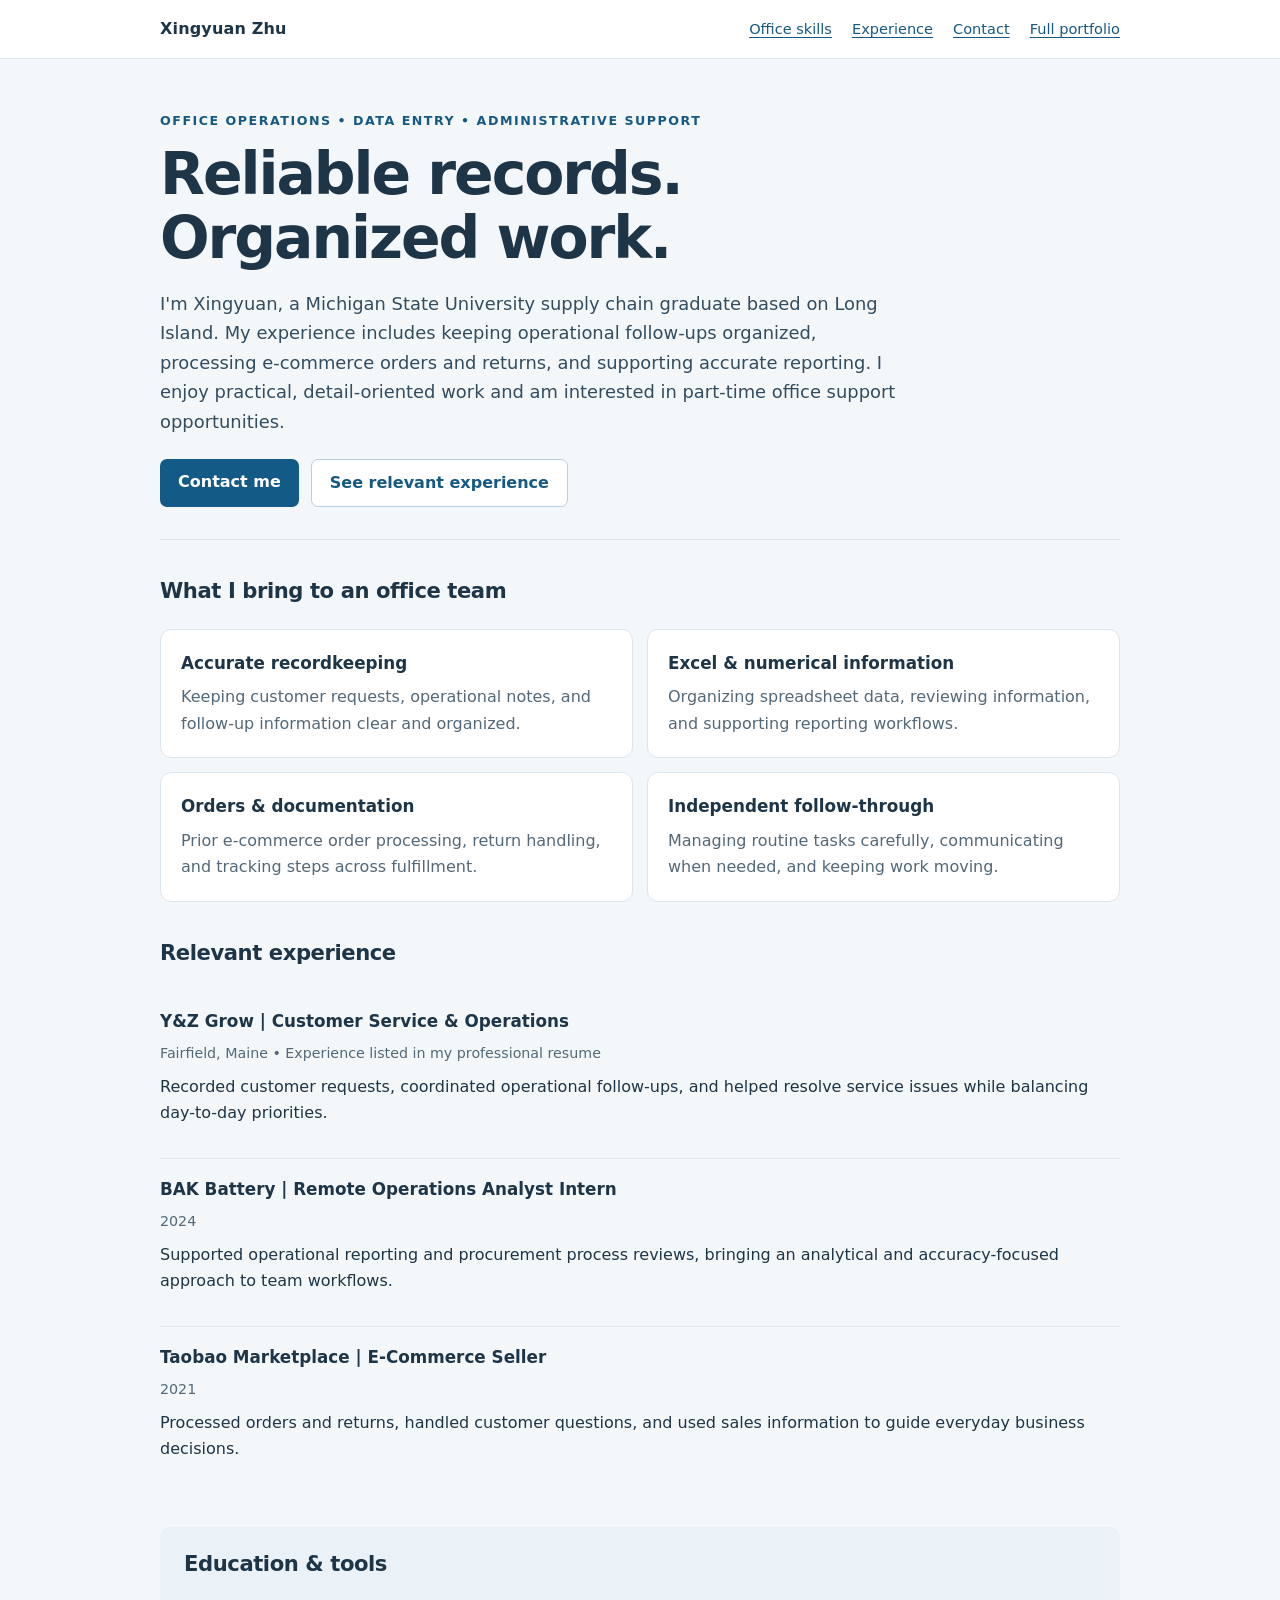
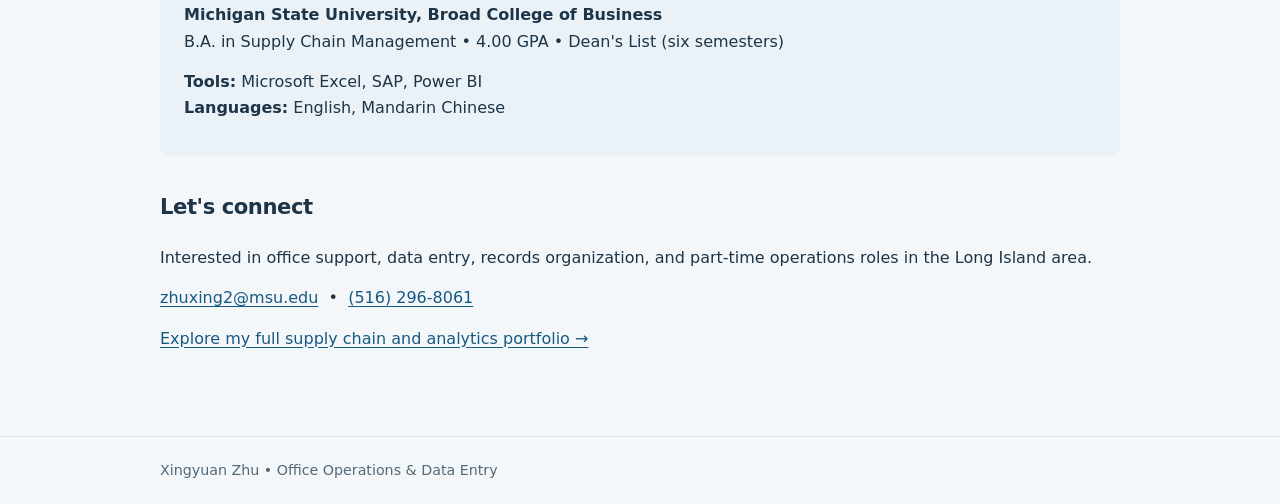
==== office-operations.html @ 6f6b1aec "Add recruiter-friendly office and data-entry profile" ====
<!doctype html>
<html lang="en">
<head>
  <meta charset="UTF-8" />
  <meta name="viewport" content="width=device-width, initial-scale=1.0" />
  <meta name="description" content="Xingyuan Zhu - office operations, accurate records, Excel spreadsheets, order processing, and part-time data entry support." />
  <title>Xingyuan Zhu | Office Operations & Data Entry</title>
  <link rel="icon" href="./favicon.svg" type="image/svg+xml" />
  <style>
    :root { color-scheme: light; --ink:#1e3447; --muted:#536878; --blue:#165982; --line:#dce6ee; --bg:#f4f7fa; --card:#fff; }
    * { box-sizing:border-box; }
    html { scroll-behavior:smooth; }
    body { margin:0; font:16px/1.65 system-ui,-apple-system,BlinkMacSystemFont,"Segoe UI",Arial,sans-serif; color:var(--ink); background:var(--bg); }
    a { color:var(--blue); text-underline-offset:3px; }
    a:focus-visible {outline:3px solid #6aaee4;outline-offset:3px;}
    .wrap {width:min(960px,calc(100% - 40px));margin:auto;}
    header {background:#fff;border-bottom:1px solid var(--line);}
    header .wrap {display:flex;justify-content:space-between;align-items:center;gap:20px;padding:16px 0;flex-wrap:wrap;}
    .brand {font-weight:780;letter-spacing:.01em;text-decoration:none;color:var(--ink);}
    nav {display:flex;gap:20px;align-items:center;flex-wrap:wrap;font-size:.91rem;}
    main {padding:52px 0 70px;}
    .eyebrow {font-size:.79rem;font-weight:800;letter-spacing:.12em;text-transform:uppercase;color:var(--blue);margin:0 0 10px;}
    h1 {font-size:clamp(2.2rem,5vw,3.65rem);line-height:1.1;letter-spacing:-.035em;margin:0 0 18px;}
    h2 {font-size:1.32rem;letter-spacing:-.02em;margin:0 0 20px;}
    h3 {font-size:1.05rem;margin:0 0 7px;}
    p {margin:0 0 14px;}
    .intro {font-size:1.12rem;color:#334c60;max-width:740px;}
    .hero {padding-bottom:32px;border-bottom:1px solid var(--line);}
    .actions {display:flex;gap:12px;flex-wrap:wrap;margin-top:22px;}
    .btn {display:inline-block;padding:10px 18px;border-radius:7px;background:#135a86;color:#fff;font-weight:650;text-decoration:none;min-height:44px;}
    .btn.secondary {background:#fff;color:#165982;border:1px solid #b9cfdf;}
    .section {padding-top:34px;}
    .grid {display:grid;grid-template-columns:repeat(2,minmax(0,1fr));gap:14px;}
    .card {background:var(--card);border:1px solid var(--line);border-radius:11px;padding:20px;}
    .card p {color:var(--muted);margin-bottom:0;}
    .item {padding:17px 0;border-bottom:1px solid var(--line);}
    .item:last-child {border:0;}
    .meta {font-size:.89rem;color:var(--muted);margin-bottom:8px;}
    .credentials {background:#eaf2f7;padding:20px 24px;border-radius:10px;}
    footer {border-top:1px solid var(--line);padding:22px 0;color:var(--muted);font-size:.89rem;}
    @media(max-width:640px){main{padding-top:34px}.grid{grid-template-columns:1fr}.wrap{width:min(100% - 28px,960px)}nav{gap:12px}}
    @media(prefers-reduced-motion:reduce){html{scroll-behavior:auto}}
  </style>
</head>
<body>
  <header><div class="wrap">
    <a class="brand" href="./index.html">Xingyuan Zhu</a>
    <nav aria-label="Page navigation">
      <a href="#skills">Office skills</a>
      <a href="#experience">Experience</a>
      <a href="#contact">Contact</a>
      <a href="./index.html">Full portfolio</a>
    </nav>
  </div></header>
  <main class="wrap">
    <section class="hero">
      <p class="eyebrow">Office operations • Data entry • Administrative support</p>
      <h1>Reliable records.<br>Organized work.</h1>
      <p class="intro">I'm Xingyuan, a Michigan State University supply chain graduate based on Long Island. My experience includes keeping operational follow-ups organized, processing e-commerce orders and returns, and supporting accurate reporting. I enjoy practical, detail-oriented work and am interested in part-time office support opportunities.</p>
      <div class="actions">
        <a class="btn" href="mailto:zhuxing2@msu.edu?subject=Office%20Operations%20Opportunity">Contact me</a>
        <a class="btn secondary" href="#experience">See relevant experience</a>
      </div>
    </section>
    <section class="section" id="skills">
      <h2>What I bring to an office team</h2>
      <div class="grid">
        <article class="card"><h3>Accurate recordkeeping</h3><p>Keeping customer requests, operational notes, and follow-up information clear and organized.</p></article>
        <article class="card"><h3>Excel & numerical information</h3><p>Organizing spreadsheet data, reviewing information, and supporting reporting workflows.</p></article>
        <article class="card"><h3>Orders & documentation</h3><p>Prior e-commerce order processing, return handling, and tracking steps across fulfillment.</p></article>
        <article class="card"><h3>Independent follow-through</h3><p>Managing routine tasks carefully, communicating when needed, and keeping work moving.</p></article>
      </div>
    </section>
    <section class="section" id="experience">
      <h2>Relevant experience</h2>
      <div class="item">
        <h3>Y&amp;Z Grow | Customer Service & Operations</h3>
        <p class="meta">Fairfield, Maine • Experience listed in my professional resume</p>
        <p>Recorded customer requests, coordinated operational follow-ups, and helped resolve service issues while balancing day-to-day priorities.</p>
      </div>
      <div class="item">
        <h3>BAK Battery | Remote Operations Analyst Intern</h3>
        <p class="meta">2024</p>
        <p>Supported operational reporting and procurement process reviews, bringing an analytical and accuracy-focused approach to team workflows.</p>
      </div>
      <div class="item">
        <h3>Taobao Marketplace | E-Commerce Seller</h3>
        <p class="meta">2021</p>
        <p>Processed orders and returns, handled customer questions, and used sales information to guide everyday business decisions.</p>
      </div>
    </section>
    <section class="section">
      <div class="credentials">
        <h2>Education & tools</h2>
        <p><strong>Michigan State University, Broad College of Business</strong><br>B.A. in Supply Chain Management • 4.00 GPA • Dean's List (six semesters)</p>
        <p><strong>Tools:</strong> Microsoft Excel, SAP, Power BI<br><strong>Languages:</strong> English, Mandarin Chinese</p>
      </div>
    </section>
    <section class="section" id="contact">
      <h2>Let's connect</h2>
      <p>Interested in office support, data entry, records organization, and part-time operations roles in the Long Island area.</p>
      <p><a href="mailto:zhuxing2@msu.edu">zhuxing2@msu.edu</a> &nbsp;•&nbsp; <a href="tel:+15162968061">(516) 296-8061</a></p>
      <p><a href="./index.html">Explore my full supply chain and analytics portfolio →</a></p>
    </section>
  </main>
  <footer><div class="wrap">Xingyuan Zhu • Office Operations & Data Entry</div></footer>
</body>
</html>
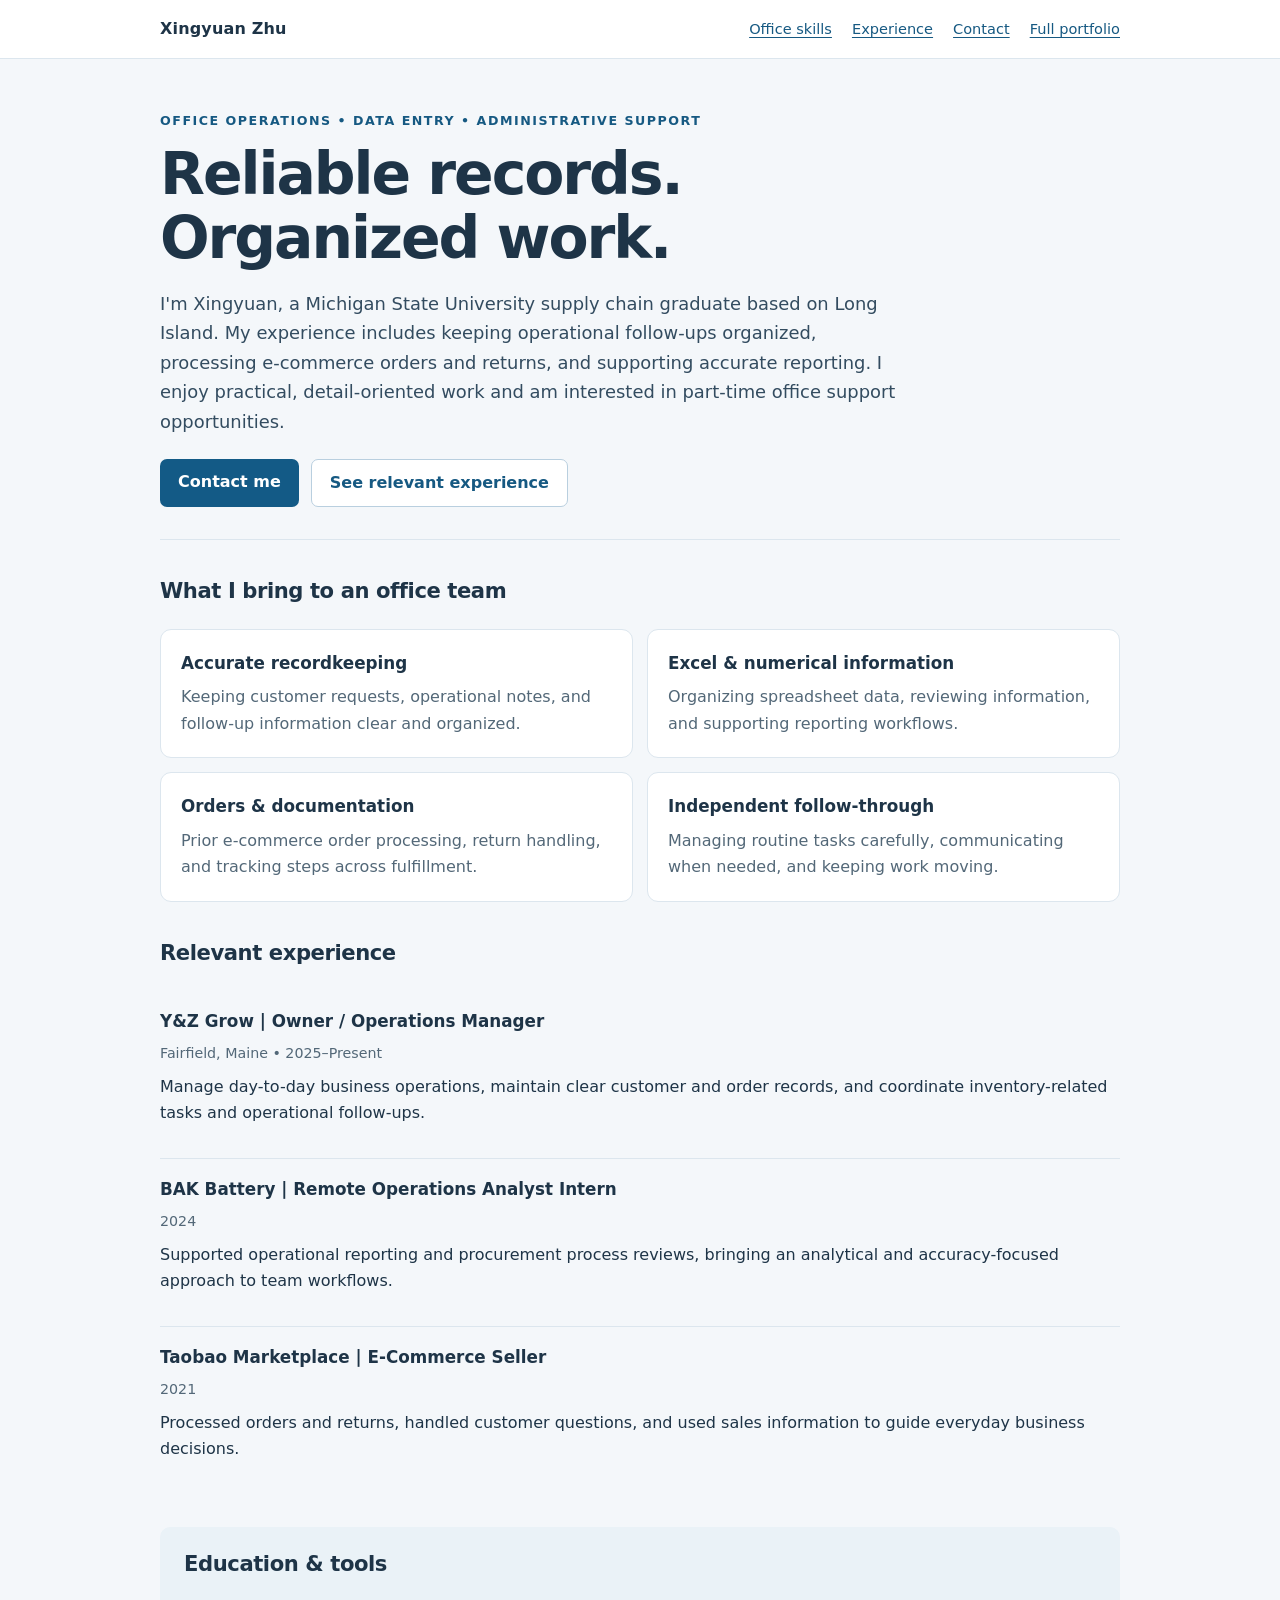
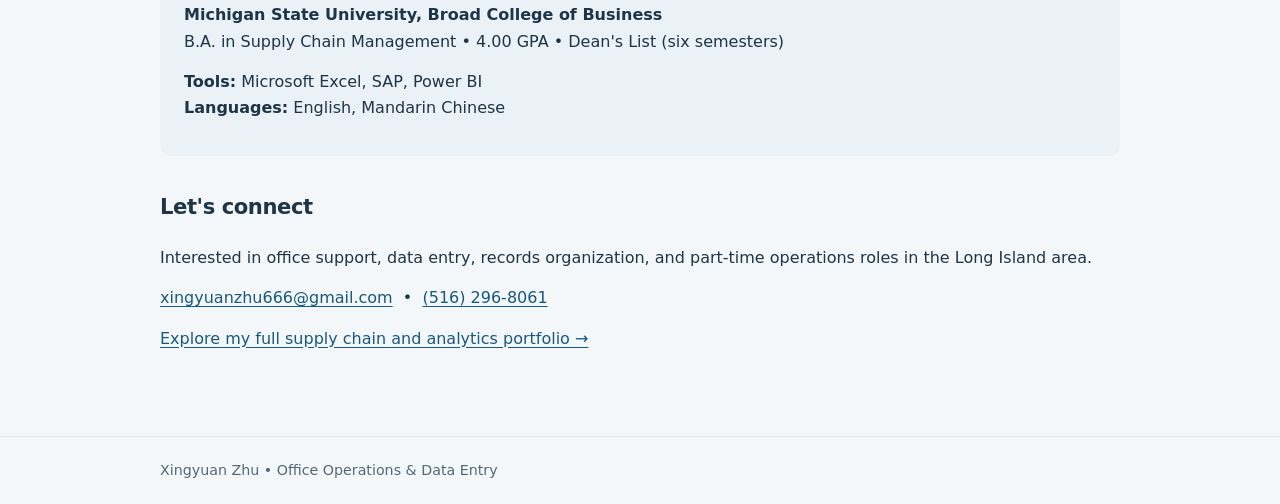
==== commit ba6906ac: "Align office application portfolio contact and operator title" ====
--- a/office-operations.html
+++ b/office-operations.html
@@ -58,7 +58,7 @@
       <h1>Reliable records.<br>Organized work.</h1>
       <p class="intro">I'm Xingyuan, a Michigan State University supply chain graduate based on Long Island. My experience includes keeping operational follow-ups organized, processing e-commerce orders and returns, and supporting accurate reporting. I enjoy practical, detail-oriented work and am interested in part-time office support opportunities.</p>
       <div class="actions">
-        <a class="btn" href="mailto:zhuxing2@msu.edu?subject=Office%20Operations%20Opportunity">Contact me</a>
+        <a class="btn" href="mailto:xingyuanzhu666@gmail.com?subject=Office%20Operations%20Opportunity">Contact me</a>
         <a class="btn secondary" href="#experience">See relevant experience</a>
       </div>
     </section>
@@ -74,9 +74,9 @@
     <section class="section" id="experience">
       <h2>Relevant experience</h2>
       <div class="item">
-        <h3>Y&amp;Z Grow | Customer Service & Operations</h3>
-        <p class="meta">Fairfield, Maine • Experience listed in my professional resume</p>
-        <p>Recorded customer requests, coordinated operational follow-ups, and helped resolve service issues while balancing day-to-day priorities.</p>
+        <h3>Y&amp;Z Grow | Owner / Operations Manager</h3>
+        <p class="meta">Fairfield, Maine • 2025–Present</p>
+        <p>Manage day-to-day business operations, maintain clear customer and order records, and coordinate inventory-related tasks and operational follow-ups.</p>
       </div>
       <div class="item">
         <h3>BAK Battery | Remote Operations Analyst Intern</h3>
@@ -99,7 +99,7 @@
     <section class="section" id="contact">
       <h2>Let's connect</h2>
       <p>Interested in office support, data entry, records organization, and part-time operations roles in the Long Island area.</p>
-      <p><a href="mailto:zhuxing2@msu.edu">zhuxing2@msu.edu</a> &nbsp;•&nbsp; <a href="tel:+15162968061">(516) 296-8061</a></p>
+      <p><a href="mailto:xingyuanzhu666@gmail.com">xingyuanzhu666@gmail.com</a> &nbsp;•&nbsp; <a href="tel:+15162968061">(516) 296-8061</a></p>
       <p><a href="./index.html">Explore my full supply chain and analytics portfolio →</a></p>
     </section>
   </main>
